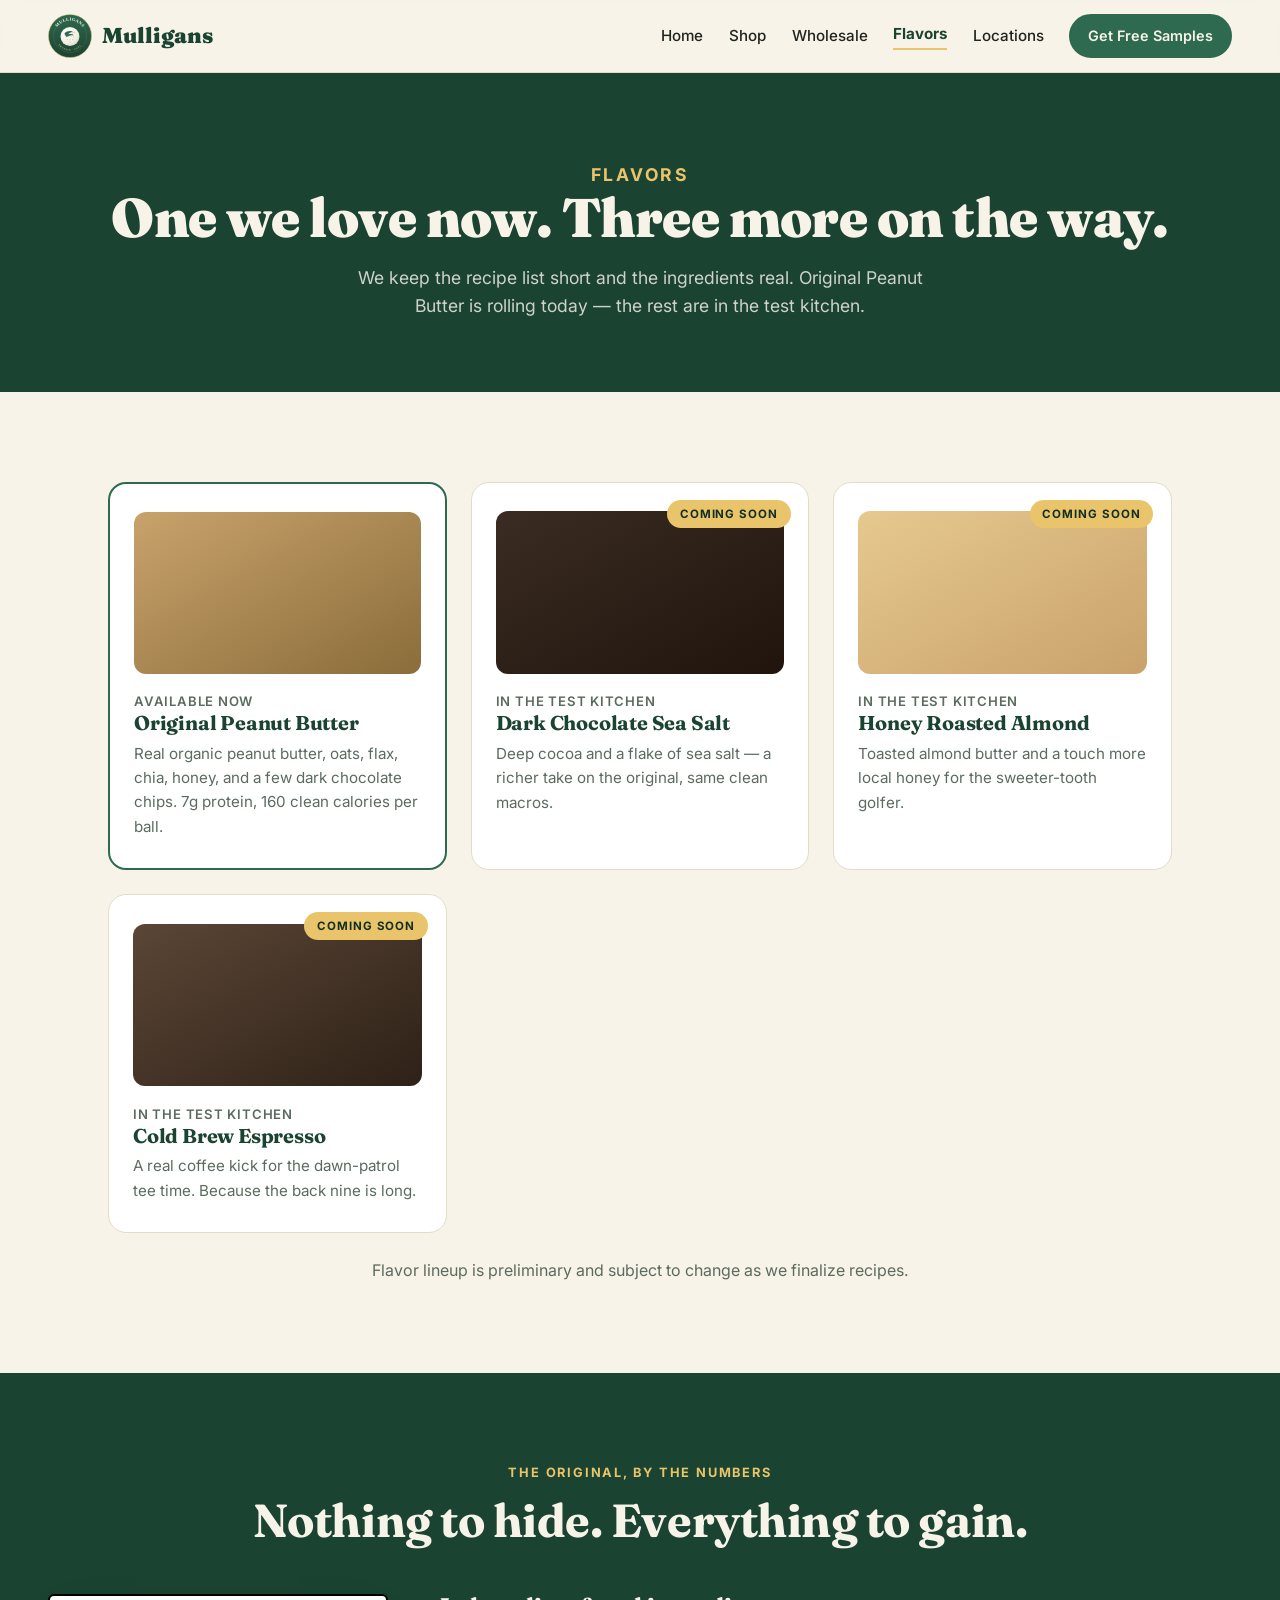
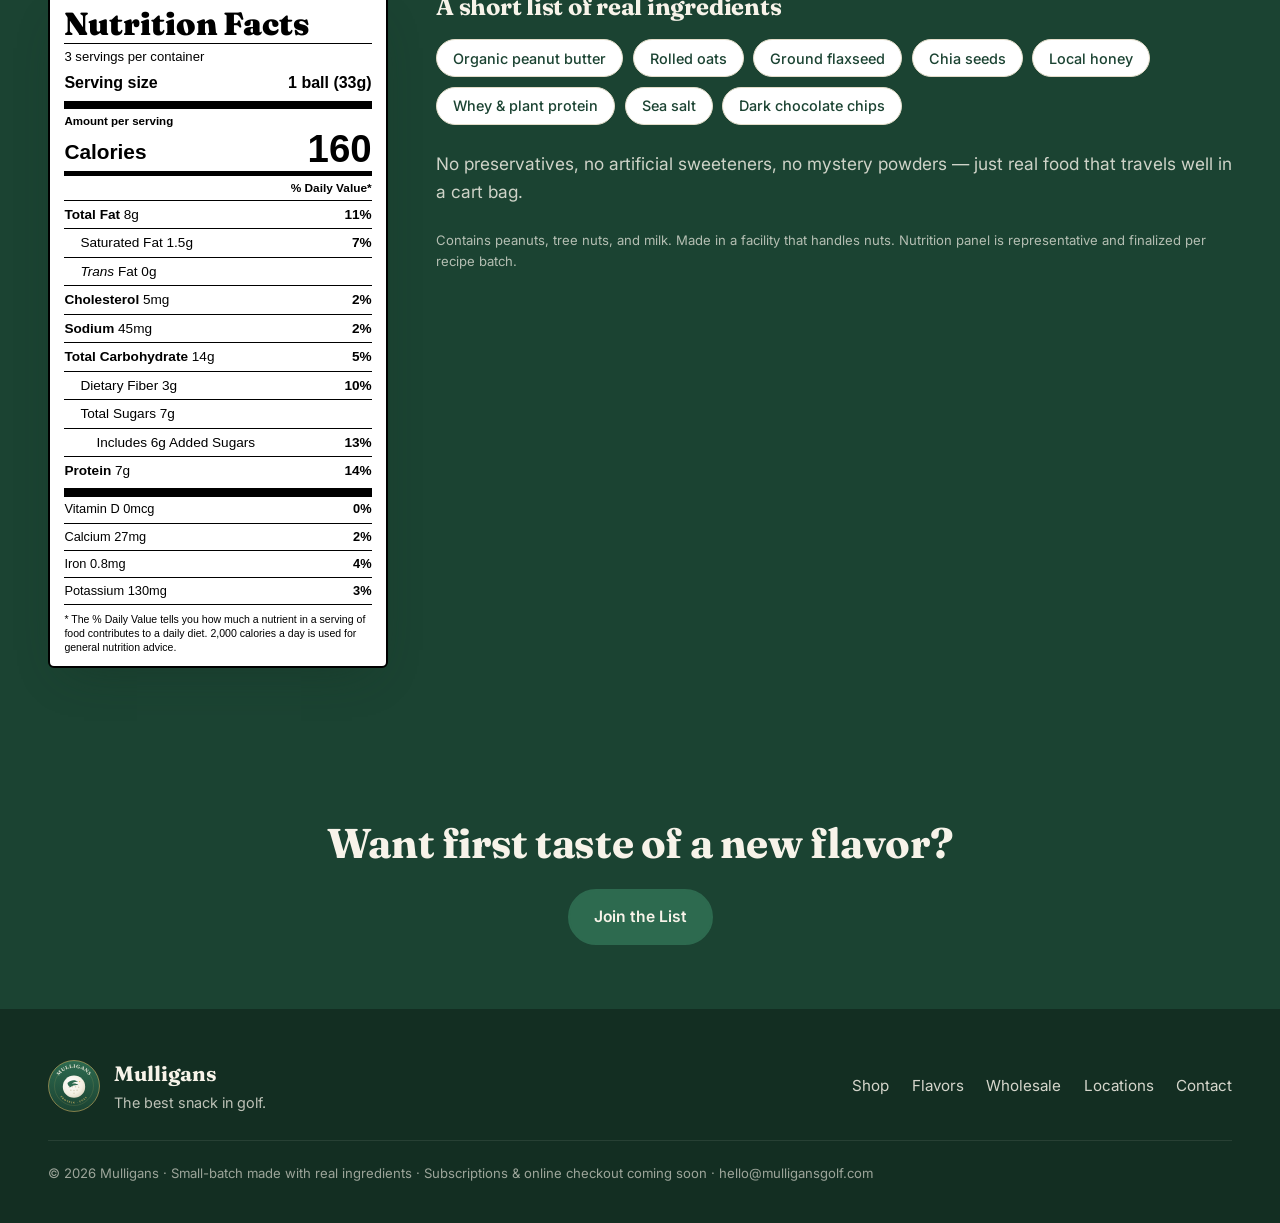
==== flavors.html @ ff674bc6 "Restructure into multi-tab site: Home / Shop / Wholesale / Flavors / Locations Modeled the tab struc" ====
<!DOCTYPE html>
<html lang="en">
<head>
  <meta charset="UTF-8" />
  <meta name="viewport" content="width=device-width, initial-scale=1.0" />
  <title>Flavors — Mulligans</title>
  <meta name="description" content="Original Peanut Butter is rolling now, with three more Mulligans flavors in the test kitchen. See what's coming." />
  <link rel="icon" href="assets/logo.svg" />
  <link rel="preconnect" href="https://fonts.googleapis.com" />
  <link rel="preconnect" href="https://fonts.gstatic.com" crossorigin />
  <link href="https://fonts.googleapis.com/css2?family=Fraunces:opsz,wght@9..144,500;9..144,700;9..144,900&family=Inter:wght@400;500;600;700&display=swap" rel="stylesheet" />
  <link rel="stylesheet" href="styles.css" />
</head>
<body>

  <header class="nav">
    <a class="brand" href="index.html">
      <img src="assets/logo.svg" alt="Mulligans" width="44" height="44" />
      <span>Mulligans</span>
    </a>
    <nav class="nav-links">
      <a href="index.html">Home</a>
      <a href="shop.html">Shop</a>
      <a href="wholesale.html">Wholesale</a>
      <a href="flavors.html" class="active">Flavors</a>
      <a href="locations.html">Locations</a>
      <a class="btn btn-sm" href="wholesale.html#order">Get Free Samples</a>
    </nav>
  </header>

  <section class="page-hero">
    <p class="kicker">Flavors</p>
    <h1>One we love now. Three more on the way.</h1>
    <p>We keep the recipe list short and the ingredients real. Original Peanut Butter is rolling today — the rest are in the test kitchen.</p>
  </section>

  <section class="section">
    <div class="flavor-grid">
      <article class="flavor-card live">
        <div class="swatch" style="background:linear-gradient(150deg,#C9A26B,#8a6d3b)"></div>
        <p class="tag">Available now</p>
        <h3>Original Peanut Butter</h3>
        <p>Real organic peanut butter, oats, flax, chia, honey, and a few dark chocolate chips. 7g protein, 160 clean calories per ball.</p>
      </article>
      <article class="flavor-card">
        <span class="cs-pill">Coming soon</span>
        <div class="swatch" style="background:linear-gradient(150deg,#3a2c22,#20140d)"></div>
        <p class="tag">In the test kitchen</p>
        <h3>Dark Chocolate Sea Salt</h3>
        <p>Deep cocoa and a flake of sea salt — a richer take on the original, same clean macros.</p>
      </article>
      <article class="flavor-card">
        <span class="cs-pill">Coming soon</span>
        <div class="swatch" style="background:linear-gradient(150deg,#e6c98f,#c9a26b)"></div>
        <p class="tag">In the test kitchen</p>
        <h3>Honey Roasted Almond</h3>
        <p>Toasted almond butter and a touch more local honey for the sweeter-tooth golfer.</p>
      </article>
      <article class="flavor-card">
        <span class="cs-pill">Coming soon</span>
        <div class="swatch" style="background:linear-gradient(150deg,#5b4636,#2e2117)"></div>
        <p class="tag">In the test kitchen</p>
        <h3>Cold Brew Espresso</h3>
        <p>A real coffee kick for the dawn-patrol tee time. Because the back nine is long.</p>
      </article>
    </div>
    <p class="section-note" style="text-align:center;margin-top:1.6rem">Flavor lineup is preliminary and subject to change as we finalize recipes.</p>
  </section>

  <!-- NUTRITION for the Original -->
  <section class="section section-alt">
    <div class="section-head">
      <p class="kicker">The Original, by the numbers</p>
      <h2>Nothing to hide. Everything to gain.</h2>
    </div>
    <div class="nutri-wrap">
      <div class="nutri-facts">
        <div class="nf-title">Nutrition Facts</div>
        <div class="nf-sub">3 servings per container</div>
        <div class="nf-row nf-serving"><span>Serving size</span><strong>1 ball (33g)</strong></div>
        <div class="nf-bar"></div>
        <div class="nf-small">Amount per serving</div>
        <div class="nf-cal"><span>Calories</span><span>160</span></div>
        <div class="nf-rule"></div>
        <div class="nf-dv">% Daily Value*</div>
        <div class="nf-line"><span><b>Total Fat</b> 8g</span><b>11%</b></div>
        <div class="nf-line nf-indent"><span>Saturated Fat 1.5g</span><b>7%</b></div>
        <div class="nf-line nf-indent"><span><i>Trans</i> Fat 0g</span><b></b></div>
        <div class="nf-line"><span><b>Cholesterol</b> 5mg</span><b>2%</b></div>
        <div class="nf-line"><span><b>Sodium</b> 45mg</span><b>2%</b></div>
        <div class="nf-line"><span><b>Total Carbohydrate</b> 14g</span><b>5%</b></div>
        <div class="nf-line nf-indent"><span>Dietary Fiber 3g</span><b>10%</b></div>
        <div class="nf-line nf-indent"><span>Total Sugars 7g</span><b></b></div>
        <div class="nf-line nf-indent2"><span>Includes 6g Added Sugars</span><b>13%</b></div>
        <div class="nf-line nf-protein"><span><b>Protein</b> 7g</span><b>14%</b></div>
        <div class="nf-rule"></div>
        <div class="nf-line nf-tiny"><span>Vitamin D 0mcg</span><b>0%</b></div>
        <div class="nf-line nf-tiny"><span>Calcium 27mg</span><b>2%</b></div>
        <div class="nf-line nf-tiny"><span>Iron 0.8mg</span><b>4%</b></div>
        <div class="nf-line nf-tiny"><span>Potassium 130mg</span><b>3%</b></div>
        <div class="nf-foot">* The % Daily Value tells you how much a nutrient in a serving of food contributes to a daily diet. 2,000 calories a day is used for general nutrition advice.</div>
      </div>
      <div class="nutri-copy">
        <h3 style="color:var(--cream)">A short list of real ingredients</h3>
        <div class="ing-grid">
          <span>Organic peanut butter</span>
          <span>Rolled oats</span>
          <span>Ground flaxseed</span>
          <span>Chia seeds</span>
          <span>Local honey</span>
          <span>Whey &amp; plant protein</span>
          <span>Sea salt</span>
          <span>Dark chocolate chips</span>
        </div>
        <p class="body">No preservatives, no artificial sweeteners, no mystery powders — just real food that travels well in a cart bag.</p>
        <p class="fineprint" style="color:rgba(247,243,233,.7)">Contains peanuts, tree nuts, and milk. Made in a facility that handles nuts. Nutrition panel is representative and finalized per recipe batch.</p>
      </div>
    </div>
  </section>

  <section class="cta-band">
    <h2>Want first taste of a new flavor?</h2>
    <a class="btn" href="wholesale.html#order">Join the List</a>
  </section>

  <footer class="footer">
    <div class="foot-brand">
      <img src="assets/logo.svg" alt="Mulligans" width="52" height="52" />
      <div><strong>Mulligans</strong><span>The best snack in golf.</span></div>
    </div>
    <div class="foot-links">
      <a href="shop.html">Shop</a>
      <a href="flavors.html">Flavors</a>
      <a href="wholesale.html">Wholesale</a>
      <a href="locations.html">Locations</a>
      <a href="wholesale.html#order">Contact</a>
    </div>
    <p class="foot-fine">© 2026 Mulligans · Small-batch made with real ingredients · Subscriptions &amp; online checkout coming soon · <a href="mailto:hello@mulligansgolf.com" style="color:inherit">hello@mulligansgolf.com</a></p>
  </footer>

</body>
</html>
---- styles.css ----
:root{
  --green-900:#132e22;
  --green-800:#1B4332;
  --green-700:#2D6A4F;
  --green-500:#40916C;
  --cream:#F7F3E9;
  --cream-2:#efe9d8;
  --kraft:#C9A26B;
  --gold:#E9C46A;
  --ink:#20241f;
  --muted:#5c6b60;
  --line:#e2dcc9;
  --shadow:0 18px 45px -20px rgba(19,46,34,.45);
  --radius:18px;
}
*{box-sizing:border-box;margin:0;padding:0}
html{scroll-behavior:smooth}
body{
  font-family:'Inter',system-ui,-apple-system,sans-serif;
  color:var(--ink);
  background:var(--cream);
  line-height:1.6;
  -webkit-font-smoothing:antialiased;
}
h1,h2,h3{font-family:'Fraunces',Georgia,serif;line-height:1.08;letter-spacing:-.01em}
a{color:inherit;text-decoration:none}
img{display:block}

/* buttons */
.btn{
  display:inline-block;background:var(--green-700);color:var(--cream);
  padding:.85rem 1.5rem;border-radius:999px;font-weight:600;font-size:.98rem;
  border:2px solid var(--green-700);cursor:pointer;transition:.18s;
}
.btn:hover{background:var(--green-800);border-color:var(--green-800);transform:translateY(-2px)}
.btn-ghost{background:transparent;color:var(--green-800)}
.btn-ghost:hover{background:var(--green-800);color:var(--cream)}
.btn-sm{padding:.55rem 1.05rem;font-size:.9rem}
.btn-block{width:100%;text-align:center;font-size:1.05rem;padding:1rem}

/* nav */
.nav{
  position:sticky;top:0;z-index:50;
  display:flex;align-items:center;justify-content:space-between;
  padding:.85rem clamp(1rem,4vw,3rem);
  background:rgba(247,243,233,.85);backdrop-filter:blur(10px);
  border-bottom:1px solid var(--line);
}
.brand{display:flex;align-items:center;gap:.6rem;font-family:'Fraunces',serif;font-weight:900;font-size:1.35rem;color:var(--green-800)}
.nav-links{display:flex;align-items:center;gap:1.6rem;font-weight:500;font-size:.95rem}
.nav-links a:not(.btn):hover{color:var(--green-700)}

/* hero */
.hero{
  display:grid;grid-template-columns:1.15fr .85fr;gap:2rem;align-items:center;
  padding:clamp(2.5rem,6vw,5.5rem) clamp(1rem,4vw,3rem);
  max-width:1200px;margin:0 auto;
}
.eyebrow{text-transform:uppercase;letter-spacing:.14em;font-size:.8rem;font-weight:700;color:var(--green-700);margin-bottom:1rem}
.hero h1{font-size:clamp(2.6rem,6vw,4.4rem);font-weight:900;color:var(--green-900)}
.hero h1 span{color:var(--green-700)}
.lede{margin:1.4rem 0 2rem;font-size:1.15rem;color:var(--muted);max-width:38ch}
.hero-cta{display:flex;gap:.8rem;flex-wrap:wrap}
.hero-stats{display:flex;gap:2rem;list-style:none;margin-top:2.4rem;padding-top:1.6rem;border-top:1px solid var(--line)}
.hero-stats strong{display:block;font-family:'Fraunces',serif;font-size:1.8rem;color:var(--green-800)}
.hero-stats li{font-size:.85rem;text-transform:uppercase;letter-spacing:.08em;color:var(--muted)}

/* hero sleeve art */
.hero-art{display:flex;justify-content:center}
.hero-photo{width:100%;max-width:340px;border-radius:24px;box-shadow:var(--shadow);object-fit:cover;transform:rotate(-3deg)}

/* gallery */
.gallery{display:grid;grid-template-columns:repeat(3,1fr);gap:1rem;max-width:1160px;margin:0 auto;padding:clamp(1.5rem,4vw,3rem) clamp(1rem,4vw,3rem) 0}
.gallery:empty{display:none}
.gallery img{width:100%;aspect-ratio:4/3;object-fit:cover;border-radius:var(--radius);box-shadow:var(--shadow)}
.sleeve{
  width:190px;height:420px;border-radius:26px;
  background:linear-gradient(160deg,#fff, #f0ead9);
  border:1px solid #e6dfc9;
  box-shadow:var(--shadow);
  display:flex;flex-direction:column;align-items:center;justify-content:space-between;
  padding:2.4rem 1rem;position:relative;transform:rotate(-4deg);
}
.sleeve::before{content:"";position:absolute;inset:14px;border:2px dashed var(--kraft);border-radius:16px;opacity:.5}
.sleeve-logo{width:130px;height:130px}
.sleeve-tag{font-family:'Fraunces',serif;font-weight:700;letter-spacing:.12em;color:var(--green-800);font-size:.85rem}

/* marquee */
.marquee{background:var(--green-800);color:var(--cream);overflow:hidden;padding:.7rem 0}
.marquee-track{display:flex;gap:2rem;white-space:nowrap;animation:scroll 26s linear infinite;font-family:'Fraunces',serif;font-weight:500;letter-spacing:.03em}
.marquee-track span{opacity:.9}
@keyframes scroll{from{transform:translateX(0)}to{transform:translateX(-50%)}}

/* sections */
.section{max-width:1160px;margin:0 auto;padding:clamp(3.5rem,7vw,6rem) clamp(1rem,4vw,3rem)}
.section-alt{background:var(--green-800);color:var(--cream);max-width:none}
.section-alt .section-head,.section-alt .split,.section-alt .pricing,.section-alt .pricing-foot{max-width:1160px;margin-left:auto;margin-right:auto}
.section-head{text-align:center;max-width:720px;margin:0 auto 3rem}
.kicker{text-transform:uppercase;letter-spacing:.14em;font-size:.8rem;font-weight:700;color:var(--green-500);margin-bottom:.8rem}
.section-alt .kicker{color:var(--gold)}
.section-head h2{font-size:clamp(1.9rem,4vw,2.9rem);font-weight:700;color:var(--green-900)}
.section-alt .section-head h2{color:var(--cream)}
.section-note{margin-top:1rem;color:var(--muted)}
.section-alt .section-note{color:rgba(247,243,233,.75)}
.kicker+h2{margin-top:0}

/* cards */
.cards{display:grid;grid-template-columns:repeat(4,1fr);gap:1.4rem}
.card{background:#fff;border:1px solid var(--line);border-radius:var(--radius);padding:1.8rem 1.5rem;transition:.2s}
.card:hover{transform:translateY(-5px);box-shadow:var(--shadow)}
.card-ic{font-size:2rem;margin-bottom:.8rem}
.card h3{font-size:1.2rem;margin-bottom:.5rem;color:var(--green-800)}
.card p{font-size:.96rem;color:var(--muted)}

/* split (branding) */
.split{display:grid;grid-template-columns:1fr 1fr;gap:3rem;align-items:center}
.split-copy h2{font-size:clamp(1.8rem,3.5vw,2.6rem);margin:.4rem 0 1.2rem;color:var(--cream)}
.body{font-size:1.08rem;color:rgba(247,243,233,.82);margin-bottom:1.5rem}
.section:not(.section-alt) .body{color:var(--muted)}
.checklist{list-style:none;margin-bottom:1.8rem}
.checklist li{padding:.5rem 0 .5rem 1.8rem;position:relative;color:rgba(247,243,233,.92)}
.checklist li::before{content:"✓";position:absolute;left:0;color:var(--gold);font-weight:700}
.split-art{display:grid;grid-template-columns:1fr 1fr;gap:1rem}
.club-tile{aspect-ratio:1;border-radius:16px;display:flex;align-items:center;justify-content:center;
  font-family:'Fraunces',serif;font-weight:900;text-align:center;line-height:1.05;font-size:1.4rem;
  border:2px solid rgba(233,196,106,.5);box-shadow:var(--shadow)}
.club-a{background:var(--gold);color:var(--green-900)}
.club-b{background:var(--cream);color:var(--green-800)}
.club-c{background:var(--green-700);color:var(--cream)}
.club-d{background:var(--green-900);color:var(--gold)}

/* nutrition */
.nutri-wrap{display:grid;grid-template-columns:340px 1fr;gap:3rem;align-items:start}
.nutri-facts{background:#fff;color:#000;border:2px solid #000;border-radius:6px;padding:.7rem .9rem;font-family:'Helvetica Neue',Arial,sans-serif;box-shadow:var(--shadow)}
.nf-title{font-family:'Fraunces',serif;font-weight:900;font-size:2rem;line-height:1;border-bottom:1px solid #000;padding-bottom:.2rem}
.nf-sub{font-size:.82rem;padding:.15rem 0}
.nf-serving{border-bottom:8px solid #000;padding-bottom:.35rem}
.nf-row{display:flex;justify-content:space-between;font-weight:700}
.nf-small{font-size:.72rem;font-weight:700;padding-top:.2rem}
.nf-cal{display:flex;justify-content:space-between;align-items:flex-end;font-weight:900;border-bottom:4px solid #000;padding-bottom:.15rem}
.nf-cal span:first-child{font-size:1.3rem}
.nf-cal span:last-child{font-size:2.4rem;line-height:1}
.nf-dv{text-align:right;font-size:.74rem;font-weight:700;padding:.15rem 0;border-bottom:1px solid #000}
.nf-line{display:flex;justify-content:space-between;font-size:.85rem;border-bottom:1px solid #000;padding:.18rem 0}
.nf-indent{padding-left:1rem}
.nf-indent2{padding-left:2rem}
.nf-protein{border-bottom:8px solid #000;padding-bottom:.35rem}
.nf-tiny{font-size:.8rem}
.nf-rule{height:0;border-bottom:1px solid #000}
.nf-foot{font-size:.66rem;padding-top:.4rem;line-height:1.35}
.nutri-copy h3{font-size:1.5rem;color:var(--green-800);margin-bottom:1.2rem}
.ing-grid{display:flex;flex-wrap:wrap;gap:.6rem;margin-bottom:1.6rem}
.ing-grid span{background:#fff;border:1px solid var(--line);border-radius:999px;padding:.4rem 1rem;font-size:.9rem;font-weight:500;color:var(--green-800)}
.fineprint{font-size:.82rem;color:var(--muted);margin-top:1rem}

/* pricing */
.pricing{display:grid;grid-template-columns:repeat(3,1fr);gap:1.5rem;align-items:stretch}
.price-card{background:var(--cream);color:var(--ink);border-radius:var(--radius);padding:2rem 1.6rem;display:flex;flex-direction:column;position:relative;border:1px solid var(--line)}
.price-card.featured{background:#fff;border:2px solid var(--gold);transform:scale(1.04);box-shadow:var(--shadow)}
.badge{position:absolute;top:-13px;left:50%;transform:translateX(-50%);background:var(--gold);color:var(--green-900);font-size:.75rem;font-weight:700;text-transform:uppercase;letter-spacing:.08em;padding:.3rem .9rem;border-radius:999px}
.price-card h3{font-size:1.35rem;color:var(--green-800)}
.price{font-family:'Fraunces',serif;font-weight:900;font-size:2.8rem;color:var(--green-900);margin:.4rem 0 0}
.price span{font-size:1rem;font-weight:600;color:var(--muted)}
.price-sub{font-size:.9rem;color:var(--muted);margin-bottom:1.2rem}
.price-card ul{list-style:none;margin-bottom:1.6rem;flex:1}
.price-card li{padding:.45rem 0 .45rem 1.6rem;position:relative;font-size:.95rem;border-bottom:1px solid var(--line)}
.price-card li::before{content:"⛳";position:absolute;left:0;font-size:.85rem}
.pricing-foot{text-align:center;margin-top:2.2rem;color:rgba(247,243,233,.8);font-size:.95rem}
.badge-alt{background:var(--green-700);color:var(--cream)}
.price-per{font-family:'Fraunces',serif;font-weight:900}

/* calculators */
.calc{background:rgba(27,67,50,.05);border:1px solid var(--line);border-radius:14px;padding:1rem;margin-bottom:1.4rem}
.featured .calc{background:rgba(27,67,50,.05)}
.calc label{display:flex;justify-content:space-between;align-items:center;font-size:.9rem;font-weight:600;color:var(--green-800);margin-bottom:.5rem}
.calc label b{font-family:'Fraunces',serif;font-size:1.2rem;color:var(--green-900)}
.calc input[type=range]{width:100%;accent-color:var(--green-700);cursor:pointer;margin-bottom:.4rem}
.calc-day-label{margin-top:.7rem}
.calc-day{width:100%;padding:.55rem .7rem;border:1.5px solid var(--line);border-radius:10px;font:inherit;background:#fff;color:var(--ink);cursor:pointer}
.calc-total{display:flex;justify-content:space-between;align-items:baseline;margin-top:.9rem;padding-top:.7rem;border-top:1px dashed var(--line)}
.calc-total span{font-size:.9rem;color:var(--muted)}
.calc-total strong{font-family:'Fraunces',serif;font-size:1.6rem;color:var(--green-900)}
.calc-note{font-size:.82rem;color:var(--muted);margin-top:.45rem}

/* order */
.order-box{display:grid;grid-template-columns:1fr 1fr;gap:3rem;background:#fff;border:1px solid var(--line);border-radius:24px;padding:clamp(1.8rem,4vw,3.2rem);box-shadow:var(--shadow)}
.order-copy h2{font-size:clamp(1.8rem,3.5vw,2.5rem);color:var(--green-900);margin:.3rem 0 1rem}
.order-contact{margin-top:1.2rem;color:var(--muted)}
.order-contact a{color:var(--green-700);font-weight:600;border-bottom:2px solid var(--gold)}
.order-form{display:flex;flex-direction:column;gap:1rem}
.field{display:flex;flex-direction:column;gap:.35rem}
.field label{font-size:.85rem;font-weight:600;color:var(--green-800)}
.field label .opt{font-weight:400;color:var(--muted)}
.field input,.field select{padding:.8rem 1rem;border:1.5px solid var(--line);border-radius:12px;font:inherit;background:var(--cream);transition:.15s}
.field input:focus,.field select:focus{outline:none;border-color:var(--green-500);background:#fff}
.form-note{font-size:.9rem;min-height:1.2rem}
.form-note.ok{color:var(--green-700);font-weight:600}

/* footer */
.footer{background:var(--green-900);color:var(--cream);padding:3rem clamp(1rem,4vw,3rem) 2.4rem;display:grid;grid-template-columns:1fr auto;gap:1.5rem;align-items:center}
.foot-brand{display:flex;align-items:center;gap:.9rem}
.foot-brand strong{display:block;font-family:'Fraunces',serif;font-size:1.3rem}
.foot-brand span{font-size:.9rem;opacity:.75}
.foot-links{display:flex;gap:1.4rem;font-size:.95rem}
.foot-links a{opacity:.85}.foot-links a:hover{opacity:1;color:var(--gold)}
.foot-fine{grid-column:1/-1;border-top:1px solid rgba(247,243,233,.15);padding-top:1.4rem;font-size:.82rem;opacity:.6}

/* responsive */
@media(max-width:900px){
  .nav{flex-wrap:wrap;gap:.5rem;justify-content:center}
  .nav-links{gap:.9rem;font-size:.9rem;flex-wrap:wrap;justify-content:center}
  .hero{grid-template-columns:1fr;text-align:center}
  .hero-copy{order:2}.hero-art{order:1}
  .lede{margin-left:auto;margin-right:auto}
  .hero-cta,.hero-stats{justify-content:center}
  .cards{grid-template-columns:repeat(2,1fr)}
  .split,.nutri-wrap,.pricing,.order-box{grid-template-columns:1fr}
  .nutri-facts{max-width:340px;margin:0 auto}
  .price-card.featured{transform:none}
  .footer{grid-template-columns:1fr;text-align:center}
  .foot-brand{justify-content:center}.foot-links{justify-content:center;flex-wrap:wrap}
}
@media(max-width:560px){
  .cards,.split-art{grid-template-columns:1fr}
  .hero-stats{gap:1.2rem}
  .products,.segments,.flavor-grid{grid-template-columns:1fr}
}

/* ---------- multi-page additions ---------- */
/* active nav tab */
.nav-links a.active{color:var(--green-800);font-weight:700;border-bottom:2px solid var(--gold);padding-bottom:2px}

/* compact page hero for subpages */
.page-hero{background:var(--green-800);color:var(--cream);text-align:center;padding:clamp(2.6rem,6vw,4.5rem) clamp(1rem,4vw,3rem)}
.page-hero .kicker{color:var(--gold)}
.page-hero h1{font-size:clamp(2.2rem,5vw,3.4rem);font-weight:900;color:var(--cream)}
.page-hero p{max-width:56ch;margin:1rem auto 0;color:rgba(247,243,233,.82);font-size:1.1rem}

/* coming-soon pill */
.cs-pill{display:inline-block;background:var(--gold);color:var(--green-900);font-size:.72rem;font-weight:700;text-transform:uppercase;letter-spacing:.08em;padding:.28rem .8rem;border-radius:999px}
.cs-pill.ghost{background:transparent;border:1.5px solid var(--gold);color:var(--gold)}

/* product cards (shop) */
.products{display:grid;grid-template-columns:repeat(3,1fr);gap:1.5rem;align-items:stretch}
.product-card{background:#fff;border:1px solid var(--line);border-radius:var(--radius);padding:1.8rem 1.5rem;display:flex;flex-direction:column;transition:.2s}
.product-card:hover{transform:translateY(-5px);box-shadow:var(--shadow)}
.product-card .pc-art{aspect-ratio:4/3;border-radius:12px;background:linear-gradient(150deg,var(--green-700),var(--green-900));display:flex;align-items:center;justify-content:center;margin-bottom:1.1rem}
.product-card .pc-art img{width:64%;height:auto}
.product-card h3{font-size:1.25rem;color:var(--green-800)}
.product-card .pc-price{font-family:'Fraunces',serif;font-weight:900;font-size:1.7rem;color:var(--green-900);margin:.3rem 0}
.product-card .pc-price span{font-size:.95rem;font-weight:600;color:var(--muted)}
.product-card p{font-size:.95rem;color:var(--muted);margin-bottom:1.2rem;flex:1}

/* two-segment layout (individuals vs course managers) */
.segments{display:grid;grid-template-columns:1fr 1fr;gap:1.5rem}
.segment{background:var(--cream);border:1px solid var(--line);border-radius:var(--radius);padding:2rem}
.segment.dark{background:var(--green-800);color:var(--cream)}
.segment h3{font-size:1.4rem;color:var(--green-800);margin-bottom:.5rem}
.segment.dark h3{color:var(--cream)}
.segment .seg-sub{color:var(--muted);margin-bottom:1.2rem}
.segment.dark .seg-sub{color:rgba(247,243,233,.8)}

/* partner / locations placeholder tiles */
.placeholder-grid{display:grid;grid-template-columns:repeat(auto-fill,minmax(150px,1fr));gap:1rem;margin-top:1.5rem}
.ph-tile{aspect-ratio:3/2;border:2px dashed var(--line);border-radius:14px;display:flex;align-items:center;justify-content:center;text-align:center;color:var(--muted);font-weight:600;font-size:.9rem;padding:1rem;background:#fff}
.section-alt .ph-tile{background:rgba(247,243,233,.06);border-color:rgba(233,196,106,.35);color:rgba(247,243,233,.75)}

/* flavors */
.flavor-grid{display:grid;grid-template-columns:repeat(3,1fr);gap:1.5rem}
.flavor-card{border-radius:var(--radius);padding:1.8rem 1.5rem;border:1px solid var(--line);background:#fff;position:relative}
.flavor-card.live{border:2px solid var(--green-700)}
.flavor-card .swatch{width:100%;aspect-ratio:16/9;border-radius:12px;margin-bottom:1.1rem}
.flavor-card h3{font-size:1.25rem;color:var(--green-800)}
.flavor-card .tag{font-size:.82rem;color:var(--muted);font-weight:600;text-transform:uppercase;letter-spacing:.06em}
.flavor-card p{font-size:.95rem;color:var(--muted);margin-top:.5rem}
.flavor-card .cs-pill{position:absolute;top:1.1rem;right:1.1rem}

/* reviews placeholder */
.reviews-cs{text-align:center;background:var(--cream-2);border:1px dashed var(--line);border-radius:var(--radius);padding:2.6rem 1.5rem;max-width:720px;margin:0 auto}
.reviews-cs .stars{font-size:1.4rem;letter-spacing:.2rem;color:var(--gold);margin-bottom:.6rem}

/* generic centered CTA band */
.cta-band{background:var(--green-800);color:var(--cream);text-align:center;padding:clamp(2.6rem,6vw,4rem) clamp(1rem,4vw,3rem)}
.cta-band h2{font-size:clamp(1.8rem,4vw,2.6rem);color:var(--cream);max-width:22ch;margin:0 auto 1.4rem}
.cta-band .btn-ghost{color:var(--cream);border-color:var(--cream)}
.cta-band .btn-ghost:hover{background:var(--cream);color:var(--green-800)}
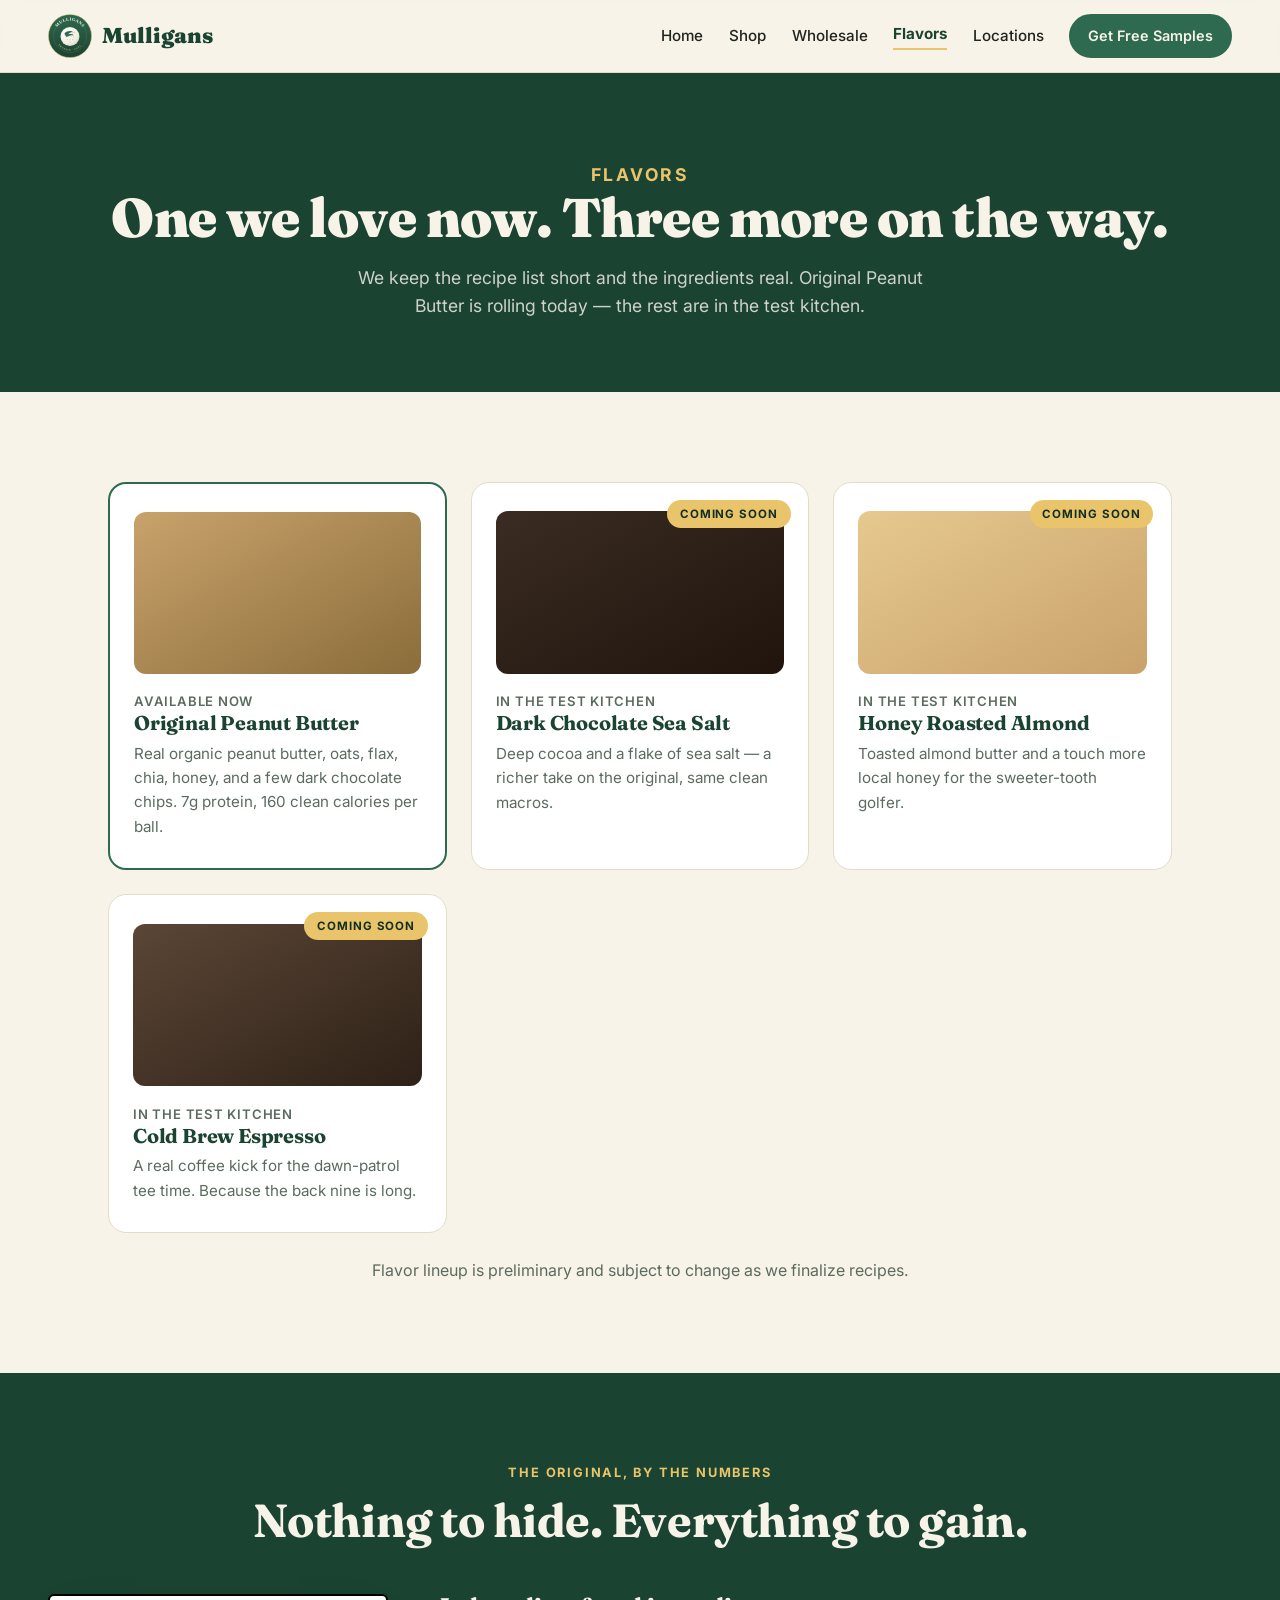
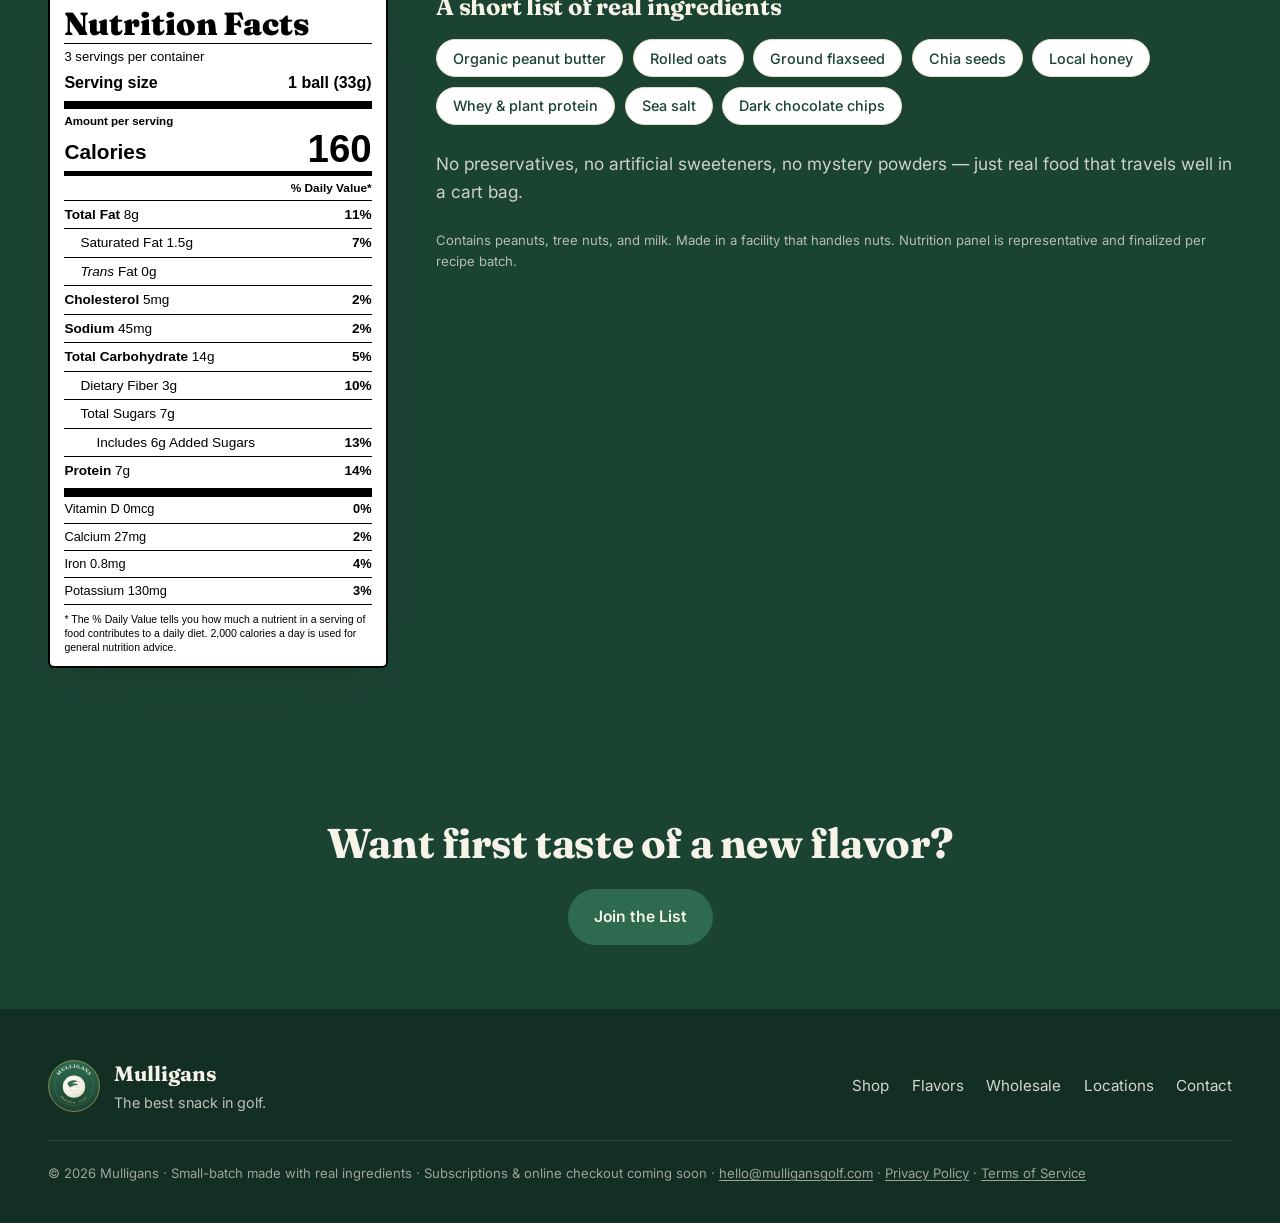
==== commit 7fc41bed: "Add Privacy Policy and Terms of Service pages, linked in every footer Co-Authored-By: Claude Opus 4." ====
--- a/flavors.html
+++ b/flavors.html
@@ -135,7 +135,7 @@
       <a href="locations.html">Locations</a>
       <a href="wholesale.html#order">Contact</a>
     </div>
-    <p class="foot-fine">© 2026 Mulligans · Small-batch made with real ingredients · Subscriptions &amp; online checkout coming soon · <a href="mailto:hello@mulligansgolf.com" style="color:inherit">hello@mulligansgolf.com</a></p>
+    <p class="foot-fine">© 2026 Mulligans · Small-batch made with real ingredients · Subscriptions &amp; online checkout coming soon · <a href="mailto:hello@mulligansgolf.com">hello@mulligansgolf.com</a> · <a href="privacy.html">Privacy Policy</a> · <a href="terms.html">Terms of Service</a></p>
   </footer>
 
 </body>
--- a/styles.css
+++ b/styles.css
@@ -279,6 +279,18 @@
 .reviews-cs{text-align:center;background:var(--cream-2);border:1px dashed var(--line);border-radius:var(--radius);padding:2.6rem 1.5rem;max-width:720px;margin:0 auto}
 .reviews-cs .stars{font-size:1.4rem;letter-spacing:.2rem;color:var(--gold);margin-bottom:.6rem}
 
+/* legal pages */
+.legal{max-width:820px;margin:0 auto;padding:clamp(2.5rem,6vw,4rem) clamp(1rem,4vw,3rem)}
+.legal h1{font-size:clamp(2rem,4vw,2.8rem);color:var(--green-900)}
+.legal .updated{color:var(--muted);margin:.6rem 0 2rem;font-size:.95rem}
+.legal h2{font-size:1.3rem;color:var(--green-800);margin:2rem 0 .6rem}
+.legal p,.legal li{color:var(--ink);font-size:1rem;line-height:1.7}
+.legal ul{margin:.4rem 0 .4rem 1.3rem}
+.legal li{margin:.3rem 0}
+.legal a{color:var(--green-700);font-weight:600;border-bottom:1px solid var(--gold)}
+.legal .disclaimer{background:var(--cream-2);border:1px solid var(--line);border-radius:12px;padding:1rem 1.2rem;font-size:.9rem;color:var(--muted);margin-top:2.5rem}
+.foot-fine a{color:inherit;text-decoration:underline;text-underline-offset:2px}
+
 /* generic centered CTA band */
 .cta-band{background:var(--green-800);color:var(--cream);text-align:center;padding:clamp(2.6rem,6vw,4rem) clamp(1rem,4vw,3rem)}
 .cta-band h2{font-size:clamp(1.8rem,4vw,2.6rem);color:var(--cream);max-width:22ch;margin:0 auto 1.4rem}
